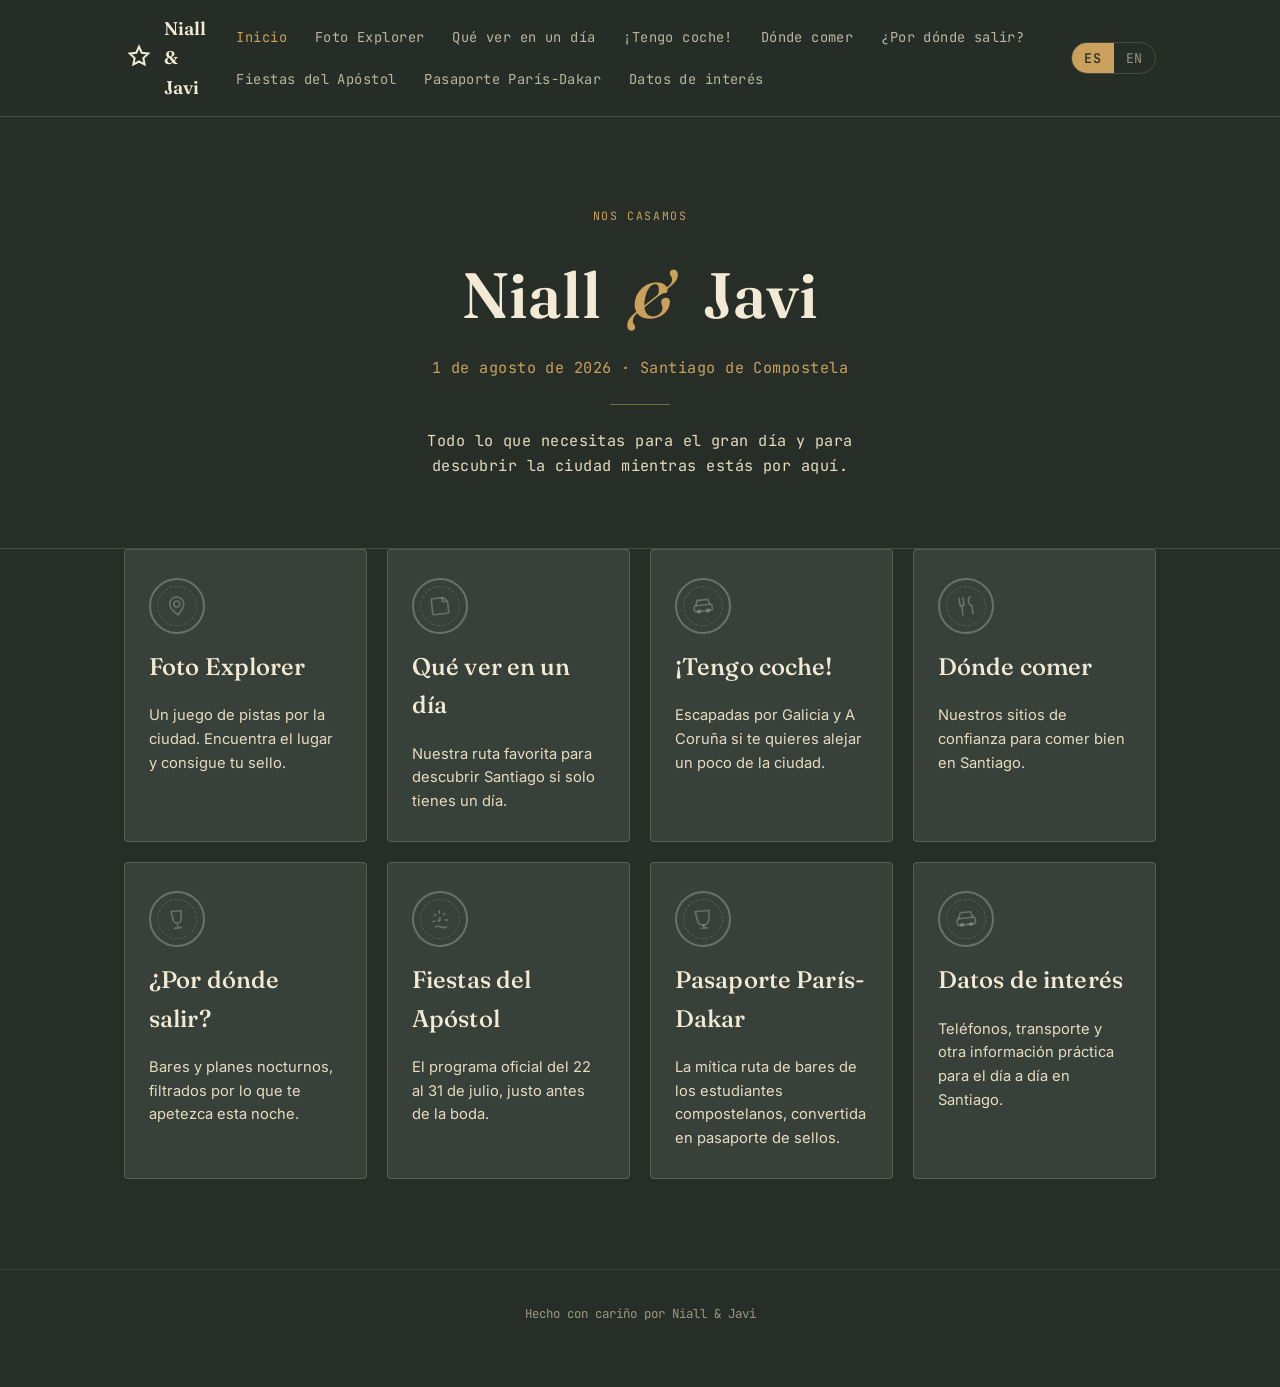
==== index.html @ 30bd8a8a "Add files via upload" ====
<!DOCTYPE html>
<html lang="es">
<head>
<meta charset="UTF-8">
<meta name="viewport" content="width=device-width, initial-scale=1.0">
<title>Niall & Javi — 1 agosto 2026, Santiago de Compostela</title>
<link rel="stylesheet" href="css/style.css">
</head>
<body>

<nav class="topnav">
  <div class="topnav-inner">
    <a href="index.html" class="brand">
      <span class="stamp-icon">
        <svg viewBox="0 0 24 24" stroke="currentColor" stroke-width="1.6" fill="none"><path d="M12 3l2.2 4.8 5.2.6-3.9 3.6 1 5.2L12 14.8 7.5 17.2l1-5.2L4.6 8.4l5.2-.6L12 3z"/></svg>
      </span>
      Niall & Javi
    </a>
    <button class="nav-toggle" id="nav-toggle" aria-label="Menu" aria-expanded="false">
      <svg class="icon-menu" viewBox="0 0 24 24" stroke="currentColor" stroke-width="1.8" fill="none" stroke-linecap="round"><line x1="3" y1="6" x2="21" y2="6"/><line x1="3" y1="12" x2="21" y2="12"/><line x1="3" y1="18" x2="21" y2="18"/></svg>
      <svg class="icon-close" viewBox="0 0 24 24" stroke="currentColor" stroke-width="1.8" fill="none" stroke-linecap="round"><line x1="6" y1="6" x2="18" y2="18"/><line x1="6" y1="18" x2="18" y2="6"/></svg>
    </button>
    <div class="nav-links" id="nav-links">
      <a href="index.html" class="active" data-i18n="nav_home">Inicio</a>
      <a href="foto-explorer.html" data-i18n="nav_photo">Foto Explorer</a>
      <a href="que-ver.html" data-i18n="nav_ver">Qué ver en un día</a>
      <a href="tengo-coche.html" data-i18n="nav_coche">¡Tengo coche!</a>
      <a href="comer.html" data-i18n="nav_comer">Dónde comer</a>
      <a href="salir.html" data-i18n="nav_salir">¿Por dónde salir?</a>
      <a href="fiestas.html" data-i18n="nav_fiestas">Fiestas del Apóstol</a>
      <a href="paris-dakar.html" data-i18n="nav_parisdakar">Pasaporte París-Dakar</a>
      <a href="datos-interes.html" data-i18n="nav_datos">Datos de interés</a>
    </div>
    <div class="lang-toggle">
      <button data-lang-btn="es">ES</button>
      <button data-lang-btn="en">EN</button>
    </div>
  </div>
</nav>

<header class="hero">
  <div class="container">
    <span class="eyebrow" data-i18n="hero_eyebrow">Nos casamos</span>
    <h1>Niall <span class="names-sep">&amp;</span> Javi</h1>
    <p class="hero-sub" style="font-family:var(--font-mono);color:var(--gold);margin-bottom:6px;" data-i18n="hero_date">1 de agosto de 2026 · Santiago de Compostela</p>
    <div class="divider"></div>
    <p class="hero-sub" data-i18n="hero_sub">Todo lo que necesitas para el gran día y para descubrir la ciudad mientras estás por aquí.</p>
  </div>
</header>

<section class="section-nav-grid">
  <a href="foto-explorer.html" class="section-nav-card">
    <span class="stamp stamp-locked">
      <svg viewBox="0 0 24 24" stroke-width="1.6"><circle cx="12" cy="10" r="3"/><path d="M12 21s7-6.5 7-11a7 7 0 10-14 0c0 4.5 7 11 7 11z"/></svg>
    </span>
    <h3 data-i18n="home_photo_title">Foto Explorer</h3>
    <p data-i18n="home_photo_desc">Un juego de pistas por la ciudad. Encuentra el lugar y consigue tu sello.</p>
  </a>

  <a href="que-ver.html" class="section-nav-card">
    <span class="stamp stamp-locked">
      <svg viewBox="0 0 24 24" stroke-width="1.6"><path d="M4 19V5a1 1 0 011-1h11l4 4v11a1 1 0 01-1 1H5a1 1 0 01-1-1z"/><path d="M15 4v4h4"/></svg>
    </span>
    <h3 data-i18n="home_ver_title">Qué ver en un día</h3>
    <p data-i18n="home_ver_desc">Nuestra ruta favorita para descubrir Santiago si solo tienes un día.</p>
  </a>

  <a href="tengo-coche.html" class="section-nav-card">
    <span class="stamp stamp-locked">
      <svg viewBox="0 0 24 24" stroke-width="1.6"><path d="M5 11l1.5-5h11L19 11"/><rect x="3" y="11" width="18" height="6" rx="1.5"/><circle cx="7.5" cy="17" r="1.4"/><circle cx="16.5" cy="17" r="1.4"/></svg>
    </span>
    <h3 data-i18n="home_coche_title">¡Tengo coche!</h3>
    <p data-i18n="home_coche_desc">Escapadas por Galicia y A Coruña si te quieres alejar un poco de la ciudad.</p>
  </a>

  <a href="comer.html" class="section-nav-card">
    <span class="stamp stamp-locked">
      <svg viewBox="0 0 24 24" stroke-width="1.6"><path d="M6 3v7a2 2 0 004 0V3M8 10v11"/><path d="M18 3c-1.6 0-3 1.6-3 4.5S16.4 12 18 12v9"/></svg>
    </span>
    <h3 data-i18n="home_comer_title">Dónde comer</h3>
    <p data-i18n="home_comer_desc">Nuestros sitios de confianza para comer bien en Santiago.</p>
  </a>

  <a href="salir.html" class="section-nav-card">
    <span class="stamp stamp-locked">
      <svg viewBox="0 0 24 24" stroke-width="1.6"><path d="M8 21h8M12 17v4M7 4h10l-1 8a4 4 0 01-8 0L7 4z"/></svg>
    </span>
    <h3 data-i18n="home_salir_title">¿Por dónde salir?</h3>
    <p data-i18n="home_salir_desc">Bares y planes nocturnos, filtrados por lo que te apetezca esta noche.</p>
  </a>

  <a href="fiestas.html" class="section-nav-card">
    <span class="stamp stamp-locked">
      <svg viewBox="0 0 24 24" stroke-width="1.6"><path d="M12 3v4M6.5 6.5l2 2M17.5 6.5l-2 2M4 14l3.2-.6M20 14l-3.2-.6"/><path d="M12 10v4M9.5 12.3l1.5 1.7 1.5-1.7"/><path d="M6 20c1.7-1.3 3.7-1.3 6 0s4.3 1.3 6 0"/></svg>
    </span>
    <h3 data-i18n="home_fiestas_title">Fiestas del Apóstol</h3>
    <p data-i18n="home_fiestas_desc">El programa oficial del 22 al 31 de julio, justo antes de la boda.</p>
  </a>

  <a href="paris-dakar.html" class="section-nav-card">
    <span class="stamp stamp-locked">
      <svg viewBox="0 0 24 24" stroke-width="1.6"><path d="M5 4h14l-1.3 8.5a5.7 5.7 0 01-11.4 0L5 4z"/><path d="M12 17v4M8.5 21h7"/></svg>
    </span>
    <h3 data-i18n="home_parisdakar_title">Pasaporte París-Dakar</h3>
    <p data-i18n="home_parisdakar_desc">La mítica ruta de bares de los estudiantes compostelanos, convertida en pasaporte de sellos.</p>
  </a>

  <a href="datos-interes.html" class="section-nav-card">
    <span class="stamp stamp-locked">
      <svg viewBox="0 0 24 24" stroke-width="1.6"><path d="M5 11l1.2-4.2A2 2 0 018.1 5.3h7.8a2 2 0 011.9 1.5L19 11"/><rect x="3" y="11" width="18" height="6.5" rx="1.5"/><circle cx="7.5" cy="17.5" r="1.3"/><circle cx="16.5" cy="17.5" r="1.3"/></svg>
    </span>
    <h3 data-i18n="home_datos_title">Datos de interés</h3>
    <p data-i18n="home_datos_desc">Teléfonos, transporte y otra información práctica para el día a día en Santiago.</p>
  </a>
</section>

<footer class="site-footer">
  <p data-i18n="footer_text">Hecho con cariño por Niall & Javi</p>
</footer>

<script src="js/i18n.js"></script>
</body>
</html>
---- css/style.css ----
/* ==========================================================================
   Niall & Javi — Santiago de Compostela, 1 agosto 2026
   Design system: "Credencial del Peregrino" (pilgrim's passport)
   ========================================================================== */

@import url('https://fonts.googleapis.com/css2?family=Fraunces:ital,opsz,wght@0,9..144,400;0,9..144,500;0,9..144,600;1,9..144,500&family=Inter:wght@400;500;600&family=JetBrains+Mono:wght@400;500&display=swap');

:root {
  /* Color tokens */
  --stone-dark: #262e27;      /* granite/moss — primary background */
  --stone-mid: #37413a;       /* lifted panels on dark */
  --parchment: #f2ead4;       /* passport page cream */
  --parchment-dim: #e7dcc0;
  --gold: #c9a15c;            /* scallop gold — primary accent */
  --gold-bright: #dab876;
  --moss: #6f7f5e;            /* secondary accent */
  --rust: #a34a31;            /* wax-seal red — CTA / highlight only */
  --ink: #262e27;             /* dark text on light */
  --cream-text: #f2ead4;      /* light text on dark */
  --line: rgba(242, 234, 212, 0.16);
  --line-dark: rgba(38, 46, 39, 0.14);

  --font-display: 'Fraunces', serif;
  --font-body: 'Inter', sans-serif;
  --font-mono: 'JetBrains Mono', monospace;

  --radius: 4px;
  --max-width: 1080px;
}

* { box-sizing: border-box; -webkit-tap-highlight-color: transparent; }

button, a, .photo-tile, .filter-pill { touch-action: manipulation; }

html { scroll-behavior: smooth; }

@media (prefers-reduced-motion: reduce) {
  html { scroll-behavior: auto; }
  * { animation-duration: 0.01ms !important; transition-duration: 0.01ms !important; }
}

body {
  margin: 0;
  background: var(--stone-dark);
  color: var(--cream-text);
  font-family: var(--font-body);
  font-size: 16px;
  line-height: 1.6;
  -webkit-font-smoothing: antialiased;
}

/* Faint scallop-fan watermark, used sparingly */
.shell-mark {
  position: absolute;
  pointer-events: none;
  opacity: 0.06;
  z-index: 0;
}

a { color: inherit; }

img { max-width: 100%; display: block; }

h1, h2, h3, h4 {
  font-family: var(--font-display);
  font-weight: 500;
  margin: 0 0 0.4em;
  letter-spacing: 0.005em;
}

h1 { font-size: clamp(2.4rem, 5vw, 4.2rem); font-weight: 600; }
h2 { font-size: clamp(1.7rem, 3vw, 2.4rem); }
h3 { font-size: clamp(1.2rem, 2vw, 1.5rem); }

p { margin: 0 0 1em; }

.eyebrow {
  font-family: var(--font-mono);
  text-transform: uppercase;
  letter-spacing: 0.14em;
  font-size: 0.72rem;
  color: var(--gold);
}

.container {
  max-width: var(--max-width);
  margin: 0 auto;
  padding: 0 24px;
  position: relative;
  z-index: 1;
}

/* ---------- Top nav ---------- */
.topnav {
  position: sticky;
  top: 0;
  z-index: 50;
  background: rgba(38, 46, 39, 0.92);
  backdrop-filter: blur(6px);
  border-bottom: 1px solid var(--line);
}

.topnav-inner {
  max-width: var(--max-width);
  margin: 0 auto;
  padding: 14px 24px;
  display: flex;
  align-items: center;
  justify-content: space-between;
  gap: 16px;
}

.brand {
  font-family: var(--font-display);
  font-size: 1.15rem;
  font-weight: 600;
  text-decoration: none;
  color: var(--parchment);
  display: flex;
  align-items: center;
  gap: 10px;
}

.brand .stamp-icon { width: 30px; height: 30px; flex-shrink: 0; }

.nav-links {
  display: flex;
  gap: 4px;
  align-items: center;
  flex-wrap: wrap;
}

.nav-links a {
  text-decoration: none;
  font-size: 0.86rem;
  font-family: var(--font-mono);
  letter-spacing: 0.03em;
  color: var(--cream-text);
  opacity: 0.72;
  padding: 8px 12px;
  border-radius: var(--radius);
  transition: opacity 0.2s, background 0.2s;
  white-space: nowrap;
}

.nav-links a:hover { opacity: 1; background: rgba(242,234,212,0.06); }
.nav-links a.active { opacity: 1; color: var(--gold); }

.lang-toggle {
  display: flex;
  border: 1px solid var(--line);
  border-radius: 20px;
  overflow: hidden;
  font-family: var(--font-mono);
  font-size: 0.75rem;
  flex-shrink: 0;
}

/* Hamburger button — hidden on desktop, shown only on mobile */
.nav-toggle {
  display: none;
  background: transparent;
  border: none;
  color: var(--parchment);
  cursor: pointer;
  padding: 8px;
  order: 3;
}

.nav-toggle svg { width: 24px; height: 24px; display: block; }
.nav-toggle .icon-close { display: none; }
.nav-toggle.open .icon-menu { display: none; }
.nav-toggle.open .icon-close { display: block; }

.lang-toggle button {
  background: transparent;
  border: none;
  color: var(--cream-text);
  padding: 6px 12px;
  cursor: pointer;
  opacity: 0.55;
  font-family: var(--font-mono);
  letter-spacing: 0.05em;
  transition: all 0.2s;
}

.lang-toggle button.active {
  background: var(--gold);
  color: var(--stone-dark);
  opacity: 1;
  font-weight: 500;
}

/* ---------- Hero ---------- */
.hero {
  position: relative;
  padding: 90px 24px 70px;
  text-align: center;
  overflow: hidden;
  border-bottom: 1px solid var(--line);
}

.hero .eyebrow { display: block; margin-bottom: 18px; }

.hero h1 { margin-bottom: 10px; }

.hero .names-sep {
  color: var(--gold);
  font-style: italic;
  font-family: var(--font-display);
  padding: 0 0.25em;
}

.hero-sub {
  font-family: var(--font-mono);
  font-size: 0.95rem;
  color: var(--parchment-dim);
  letter-spacing: 0.03em;
  max-width: 480px;
  margin: 0 auto;
}

/* ---------- Stamp badge (signature element) ---------- */
.stamp {
  --stamp-color: var(--gold);
  display: inline-flex;
  align-items: center;
  justify-content: center;
  width: 84px;
  height: 84px;
  border-radius: 50%;
  border: 2px solid var(--stamp-color);
  position: relative;
  transform: rotate(-6deg);
  flex-shrink: 0;
}

.stamp::before {
  content: '';
  position: absolute;
  inset: 6px;
  border: 1px dashed var(--stamp-color);
  border-radius: 50%;
  opacity: 0.6;
}

.stamp svg { width: 34px; height: 34px; stroke: var(--stamp-color); fill: none; }

.stamp.stamp-locked {
  --stamp-color: rgba(242, 234, 212, 0.28);
  filter: grayscale(1);
}

.stamp.stamp-earned {
  --stamp-color: var(--gold-bright);
  animation: stamp-in 0.4s ease-out;
}

@keyframes stamp-in {
  from { transform: rotate(-6deg) scale(0.6); opacity: 0; }
  to { transform: rotate(-6deg) scale(1); opacity: 1; }
}

/* ---------- Section wrapper ---------- */
.section {
  padding: 64px 24px;
}

.section-head {
  max-width: 640px;
  margin: 0 auto 40px;
  text-align: center;
}

.section-head p { color: var(--parchment-dim); }

/* ---------- Cards on parchment ---------- */
.card {
  background: var(--parchment);
  color: var(--ink);
  border-radius: var(--radius);
  padding: 26px;
  border: 1px solid var(--line-dark);
  position: relative;
}

.card h3 { color: var(--ink); }
.card p { color: #4b4536; }

.grid {
  display: grid;
  gap: 22px;
  grid-template-columns: repeat(auto-fit, minmax(260px, 1fr));
}

/* ---------- Buttons ---------- */
.btn {
  display: inline-flex;
  align-items: center;
  gap: 8px;
  font-family: var(--font-mono);
  font-size: 0.82rem;
  letter-spacing: 0.04em;
  text-decoration: none;
  padding: 11px 20px;
  border-radius: 30px;
  border: 1px solid var(--gold);
  color: var(--gold);
  background: transparent;
  cursor: pointer;
  transition: all 0.2s;
}

.btn:hover { background: var(--gold); color: var(--stone-dark); }

.btn-solid {
  background: var(--rust);
  border-color: var(--rust);
  color: var(--parchment);
}

.btn-solid:hover { background: #8c3d28; border-color: #8c3d28; color: var(--parchment); }

.btn:disabled { opacity: 0.4; cursor: not-allowed; }
.btn:disabled:hover { background: transparent; color: var(--gold); }

/* ---------- Homepage nav cards ---------- */
.section-nav-grid {
  display: grid;
  gap: 20px;
  grid-template-columns: repeat(auto-fit, minmax(240px, 1fr));
  max-width: var(--max-width);
  margin: 0 auto;
  padding: 0 24px 90px;
}

.section-nav-card {
  text-decoration: none;
  background: var(--stone-mid);
  border: 1px solid var(--line);
  border-radius: var(--radius);
  padding: 28px 24px;
  display: flex;
  flex-direction: column;
  gap: 14px;
  transition: transform 0.25s, border-color 0.25s;
}

.section-nav-card:hover { transform: translateY(-4px); border-color: var(--gold); }

.section-nav-card .stamp { width: 56px; height: 56px; }
.section-nav-card .stamp svg { width: 24px; height: 24px; }

.section-nav-card h3 { color: var(--parchment); margin-bottom: 4px; }
.section-nav-card p { color: var(--parchment-dim); font-size: 0.92rem; margin: 0; }

/* ---------- Footer ---------- */
.site-footer {
  border-top: 1px solid var(--line);
  padding: 34px 24px 50px;
  text-align: center;
  font-family: var(--font-mono);
  font-size: 0.78rem;
  color: var(--parchment-dim);
  opacity: 0.6;
}

/* ---------- Utility ---------- */
.tag {
  display: inline-block;
  font-family: var(--font-mono);
  font-size: 0.7rem;
  letter-spacing: 0.05em;
  text-transform: uppercase;
  padding: 3px 9px;
  border-radius: 12px;
  border: 1px solid currentColor;
  margin: 0 6px 6px 0;
}

.tag svg, .btn svg, .pill-icon svg {
  width: 14px;
  height: 14px;
  vertical-align: -2px;
  flex-shrink: 0;
}

.icon-tag {
  display: inline-flex;
  align-items: center;
  gap: 6px;
}

.filter-pill {
  display: inline-flex;
  align-items: center;
  gap: 7px;
}

.pill-icon {
  display: inline-flex;
  width: 14px;
  height: 14px;
}

/* ---------- Paris-Dakar route ---------- */
.pd-route {
  display: flex;
  flex-direction: column;
  gap: 4px;
  max-width: 480px;
  margin: 0 auto;
  position: relative;
}

.pd-route::before {
  content: '';
  position: absolute;
  left: 41px;
  top: 12px;
  bottom: 12px;
  width: 1px;
  background: var(--line);
  z-index: 0;
}

.pd-stop {
  display: flex;
  align-items: center;
  gap: 18px;
  background: transparent;
  border: none;
  color: inherit;
  font-family: var(--font-body);
  text-align: left;
  cursor: pointer;
  padding: 10px 4px;
  border-radius: var(--radius);
  position: relative;
  z-index: 1;
  transition: background 0.2s;
}

.pd-stop:hover { background: rgba(242,234,212,0.05); }

.pd-stop .stamp { width: 60px; height: 60px; flex-shrink: 0; }
.pd-stop .stamp svg { width: 24px; height: 24px; }

.pd-stop-info { display: flex; flex-direction: column; gap: 2px; }
.pd-stop-name { font-family: var(--font-display); font-size: 1.05rem; }

#pd-complete-banner {
  display: none;
  text-align: center;
  max-width: 480px;
  margin: 32px auto 0;
}

.divider {
  width: 60px;
  height: 1px;
  background: var(--gold);
  margin: 24px auto;
  opacity: 0.5;
}

/* i18n visibility handled via JS toggling [data-lang] on <html> and CSS attr selectors */
[data-i18n-lang="en"] { display: none; }
html[lang="en"] [data-i18n-lang="en"] { display: initial; }
html[lang="en"] [data-i18n-lang="es"] { display: none; }
html[lang="es"] [data-i18n-lang="es"] { display: initial; }
html[lang="es"] [data-i18n-lang="en"] { display: none; }

/* ---------- Photo Explorer grid ---------- */
.photo-tile {
  background: var(--stone-mid);
  border: 1px solid var(--line);
  border-radius: var(--radius);
  padding: 22px 16px;
  display: flex;
  flex-direction: column;
  align-items: center;
  gap: 10px;
  cursor: pointer;
  color: inherit;
  font-family: var(--font-body);
  transition: border-color 0.2s, transform 0.2s;
  text-align: center;
}

.photo-tile:hover { border-color: var(--gold); transform: translateY(-3px); }

.photo-tile-title { font-family: var(--font-display); font-size: 1rem; }
.photo-tile-hint { font-family: var(--font-mono); font-size: 0.7rem; color: var(--parchment-dim); opacity: 0.7; text-transform: uppercase; letter-spacing: 0.05em; }

.photo-tile-thumb-wrap {
  position: relative;
  width: 100%;
  display: block;
  margin-bottom: 8px;
}

.stamp-mini {
  width: 34px;
  height: 34px;
  position: absolute;
  top: -8px;
  right: -8px;
  background: var(--stone-mid);
}

.stamp-mini svg { width: 15px; height: 15px; }

.progress-bar-row {
  display: flex;
  align-items: center;
  justify-content: center;
  gap: 10px;
  font-family: var(--font-mono);
  font-size: 0.85rem;
  color: var(--gold);
  margin-bottom: 36px;
}

/* ---------- Modal ---------- */
.modal-overlay {
  position: fixed;
  inset: 0;
  background: rgba(20, 24, 20, 0.82);
  display: none;
  align-items: flex-start;
  justify-content: center;
  padding: 40px 20px;
  overflow-y: auto;
  z-index: 100;
}

.modal-overlay.open { display: flex; }

.modal-box {
  background: var(--stone-dark);
  border: 1px solid var(--line);
  border-radius: 6px;
  max-width: 520px;
  width: 100%;
  padding: 32px;
  position: relative;
  margin: auto;
}

.modal-close {
  position: absolute;
  top: 16px;
  right: 16px;
  background: transparent;
  border: none;
  color: var(--parchment-dim);
  font-size: 1.4rem;
  cursor: pointer;
  line-height: 1;
  padding: 6px;
}

.clue-block { margin-bottom: 14px; }
.clue-block summary { list-style: none; }
.clue-block summary::-webkit-details-marker { display: none; }
.clue-block[open] summary { margin-bottom: 4px; }

/* ---------- Filter pills (Salir) ---------- */
.filter-row {
  display: flex;
  flex-wrap: wrap;
  gap: 10px;
  justify-content: center;
  margin-bottom: 16px;
}

.filter-pill {
  font-family: var(--font-mono);
  font-size: 0.78rem;
  letter-spacing: 0.03em;
  padding: 8px 16px;
  border-radius: 20px;
  border: 1px solid var(--line);
  background: transparent;
  color: var(--parchment-dim);
  cursor: pointer;
  transition: all 0.2s;
}

.filter-pill:hover { border-color: var(--gold); color: var(--parchment); }

.filter-pill.active {
  background: var(--gold);
  border-color: var(--gold);
  color: var(--stone-dark);
}

.filter-group-label {
  text-align: center;
  font-family: var(--font-mono);
  font-size: 0.72rem;
  text-transform: uppercase;
  letter-spacing: 0.1em;
  color: var(--parchment-dim);
  opacity: 0.6;
  margin: 22px 0 10px;
}

@media (max-width: 640px) {
  .topnav-inner { flex-wrap: wrap; padding: 12px 16px; }

  .nav-toggle { display: block; }

  .nav-links {
    display: none;
    order: 4;
    width: 100%;
    flex-direction: column;
    align-items: stretch;
    background: var(--stone-dark);
    border-top: 1px solid var(--line);
    margin-top: 12px;
    padding-top: 6px;
    max-height: 65vh;
    overflow-y: auto;
    -webkit-overflow-scrolling: touch;
  }

  .nav-links.mobile-open { display: flex; }

  .nav-links a {
    padding: 15px 8px;
    border-bottom: 1px solid var(--line);
    font-size: 0.92rem;
    opacity: 0.85;
  }

  .nav-links a:last-child { border-bottom: none; }
  .nav-links a:hover { background: rgba(242,234,212,0.05); }
  .nav-links a.active { opacity: 1; }

  .hero { padding: 56px 18px 44px; }
  .section { padding: 48px 18px; }
  .container { padding: 0 18px; }

  /* Bigger touch targets (~44px min height) on phones */
  .lang-toggle button { padding: 10px 14px; }
  .btn { padding: 13px 20px; }
  .filter-pill { padding: 11px 16px; }
  .filter-row { gap: 8px; }

  .modal-overlay { padding: 0; align-items: stretch; }
  .modal-box {
    max-width: none;
    width: 100%;
    min-height: 100%;
    border-radius: 0;
    padding: 24px 18px 40px;
  }
  .modal-close { top: 14px; right: 14px; padding: 10px; font-size: 1.6rem; }

  .photo-tile { padding: 18px 12px; }
  .section-nav-grid { padding: 0 18px 70px; }
}

@media (max-width: 380px) {
  .photo-tile { padding: 14px 8px; }
  #photo-grid { grid-template-columns: repeat(2, 1fr) !important; }
}
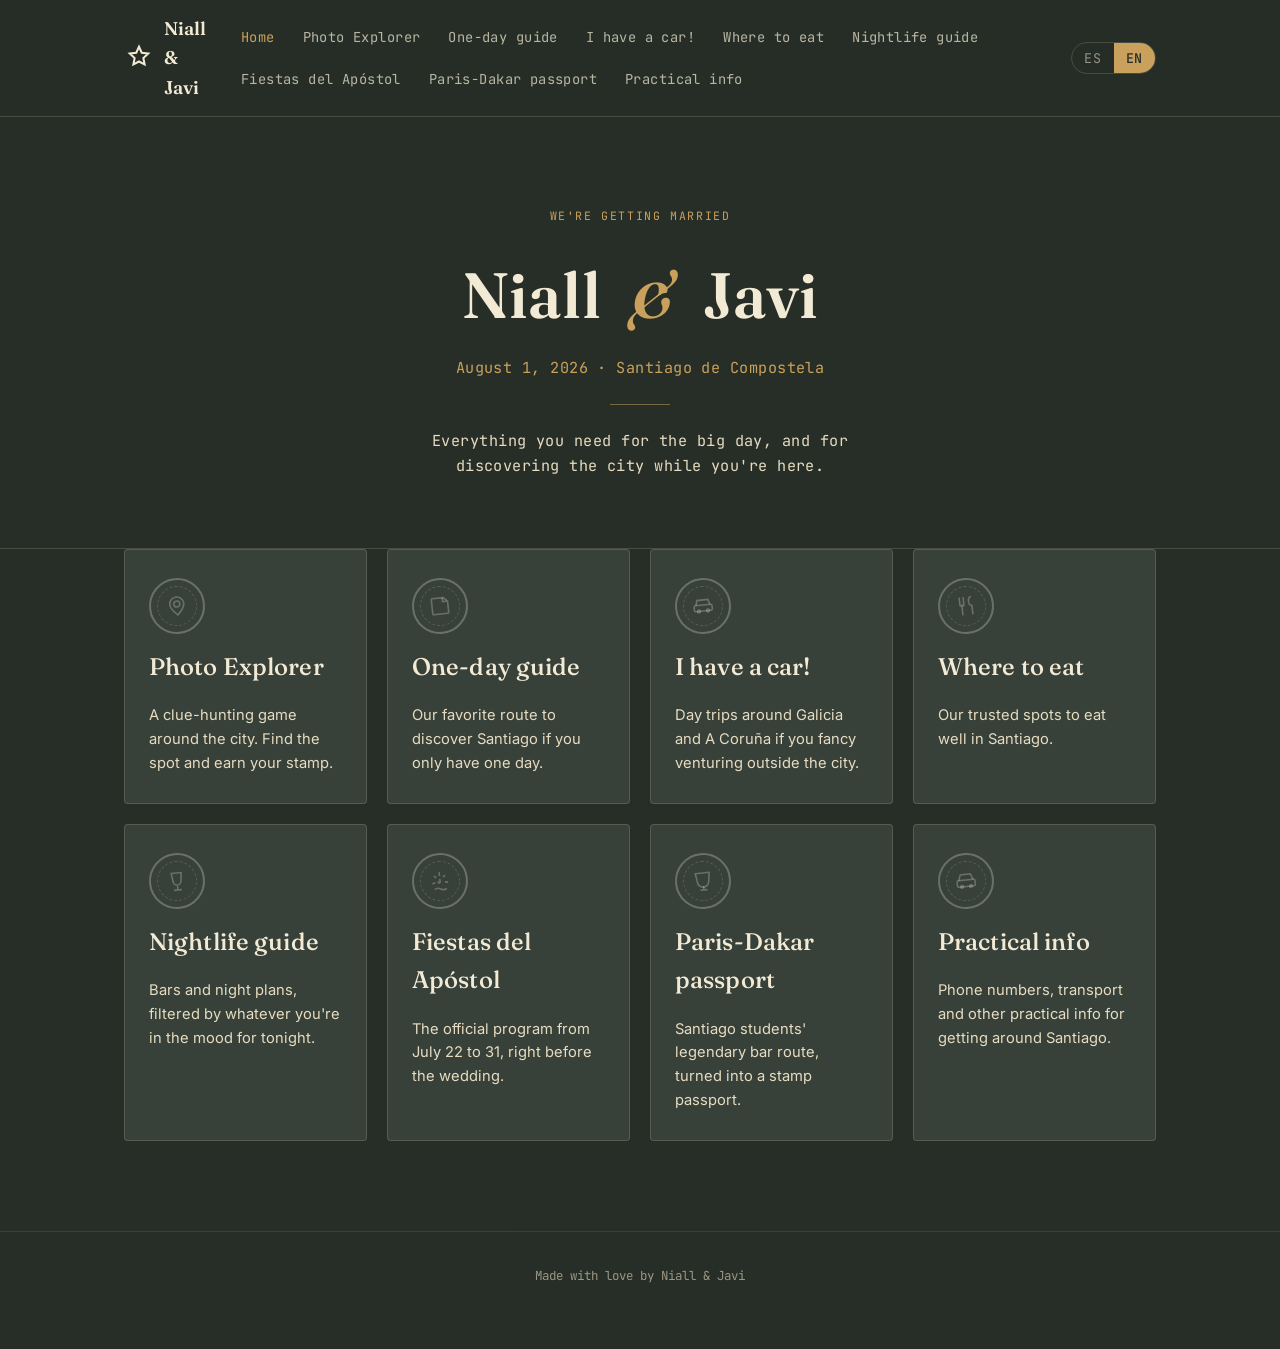
==== commit ba687e52: "Add files via upload" ====
--- a/index.html
+++ b/index.html
@@ -4,6 +4,18 @@
 <meta charset="UTF-8">
 <meta name="viewport" content="width=device-width, initial-scale=1.0">
 <title>Niall & Javi — 1 agosto 2026, Santiago de Compostela</title>
+<link rel="icon" type="image/x-icon" href="images/favicon/favicon.ico">
+<link rel="icon" type="image/png" sizes="32x32" href="images/favicon/favicon-32.png">
+<link rel="icon" type="image/png" sizes="192x192" href="images/favicon/favicon-192.png">
+<link rel="apple-touch-icon" sizes="180x180" href="images/favicon/apple-touch-icon.png">
+
+<meta property="og:type" content="website">
+<meta property="og:title" content="Niall & Javi — 1 de agosto de 2026, Santiago de Compostela">
+<meta property="og:description" content="Todo lo que necesitáis para la boda: guías, un juego de pistas por la ciudad, dónde salir y mucho más.">
+<meta property="og:image" content="https://nialljavi.com/images/social-preview.png">
+<meta property="og:url" content="https://nialljavi.com/">
+<meta name="twitter:card" content="summary_large_image">
+<meta name="twitter:image" content="https://nialljavi.com/images/social-preview.png">
 <link rel="stylesheet" href="css/style.css">
 </head>
 <body>
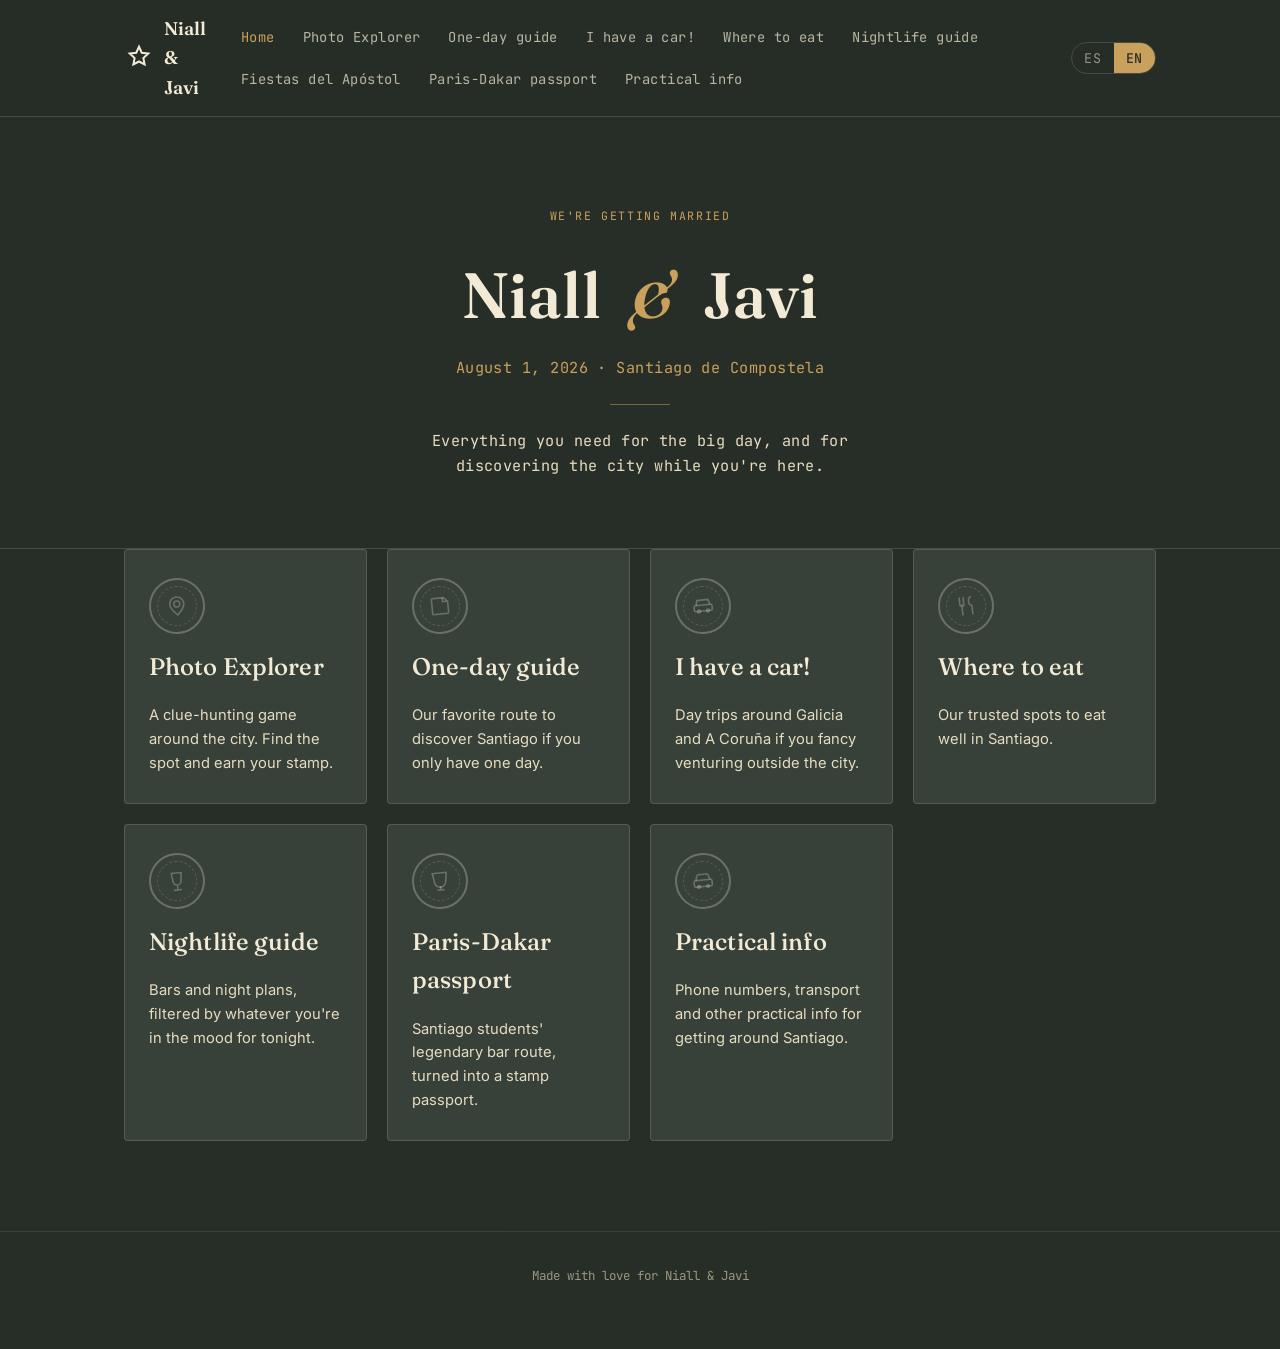
==== commit 51597505: "Add files via upload" ====
--- a/index.html
+++ b/index.html
@@ -101,7 +101,7 @@
     <p data-i18n="home_salir_desc">Bares y planes nocturnos, filtrados por lo que te apetezca esta noche.</p>
   </a>
 
-  <a href="fiestas.html" class="section-nav-card">
+  <a href="fiestas.html" class="section-nav-card" id="fiestas-nav-card">
     <span class="stamp stamp-locked">
       <svg viewBox="0 0 24 24" stroke-width="1.6"><path d="M12 3v4M6.5 6.5l2 2M17.5 6.5l-2 2M4 14l3.2-.6M20 14l-3.2-.6"/><path d="M12 10v4M9.5 12.3l1.5 1.7 1.5-1.7"/><path d="M6 20c1.7-1.3 3.7-1.3 6 0s4.3 1.3 6 0"/></svg>
     </span>
@@ -131,5 +131,16 @@
 </footer>
 
 <script src="js/i18n.js"></script>
+<script src="js/data.js"></script>
+<script>
+  document.addEventListener("DOMContentLoaded", () => {
+    const card = document.getElementById("fiestas-nav-card");
+    if (!card || typeof FIESTAS_ITEMS === "undefined") return;
+    const now = new Date();
+    const todayIso = `${now.getFullYear()}-${String(now.getMonth() + 1).padStart(2, "0")}-${String(now.getDate()).padStart(2, "0")}`;
+    const anyUpcoming = FIESTAS_ITEMS.some((item) => !item.isoDate || item.isoDate >= todayIso);
+    if (!anyUpcoming) card.style.display = "none";
+  });
+</script>
 </body>
 </html>
--- a/css/style.css
+++ b/css/style.css
@@ -288,9 +288,20 @@
 .card p { color: #4b4536; }
 
 .grid {
-  display: grid;
+  display: flex;
+  flex-wrap: wrap;
+  justify-content: center;
   gap: 22px;
-  grid-template-columns: repeat(auto-fit, minmax(260px, 1fr));
+}
+
+.grid > .card {
+  flex: 1 1 280px;
+  max-width: 340px;
+}
+
+.grid > .photo-tile {
+  flex: 1 1 140px;
+  max-width: 170px;
 }
 
 /* ---------- Buttons ---------- */
@@ -455,6 +466,21 @@
   max-width: 480px;
   margin: 32px auto 0;
 }
+
+.rings-rating {
+  display: flex;
+  gap: 4px;
+  margin: 6px 0 12px;
+}
+
+.ring-icon {
+  display: inline-flex;
+  color: rgba(38, 46, 39, 0.18);
+}
+
+.ring-icon svg { width: 15px; height: 15px; }
+
+.ring-icon.filled { color: var(--gold); }
 
 .divider {
   width: 60px;
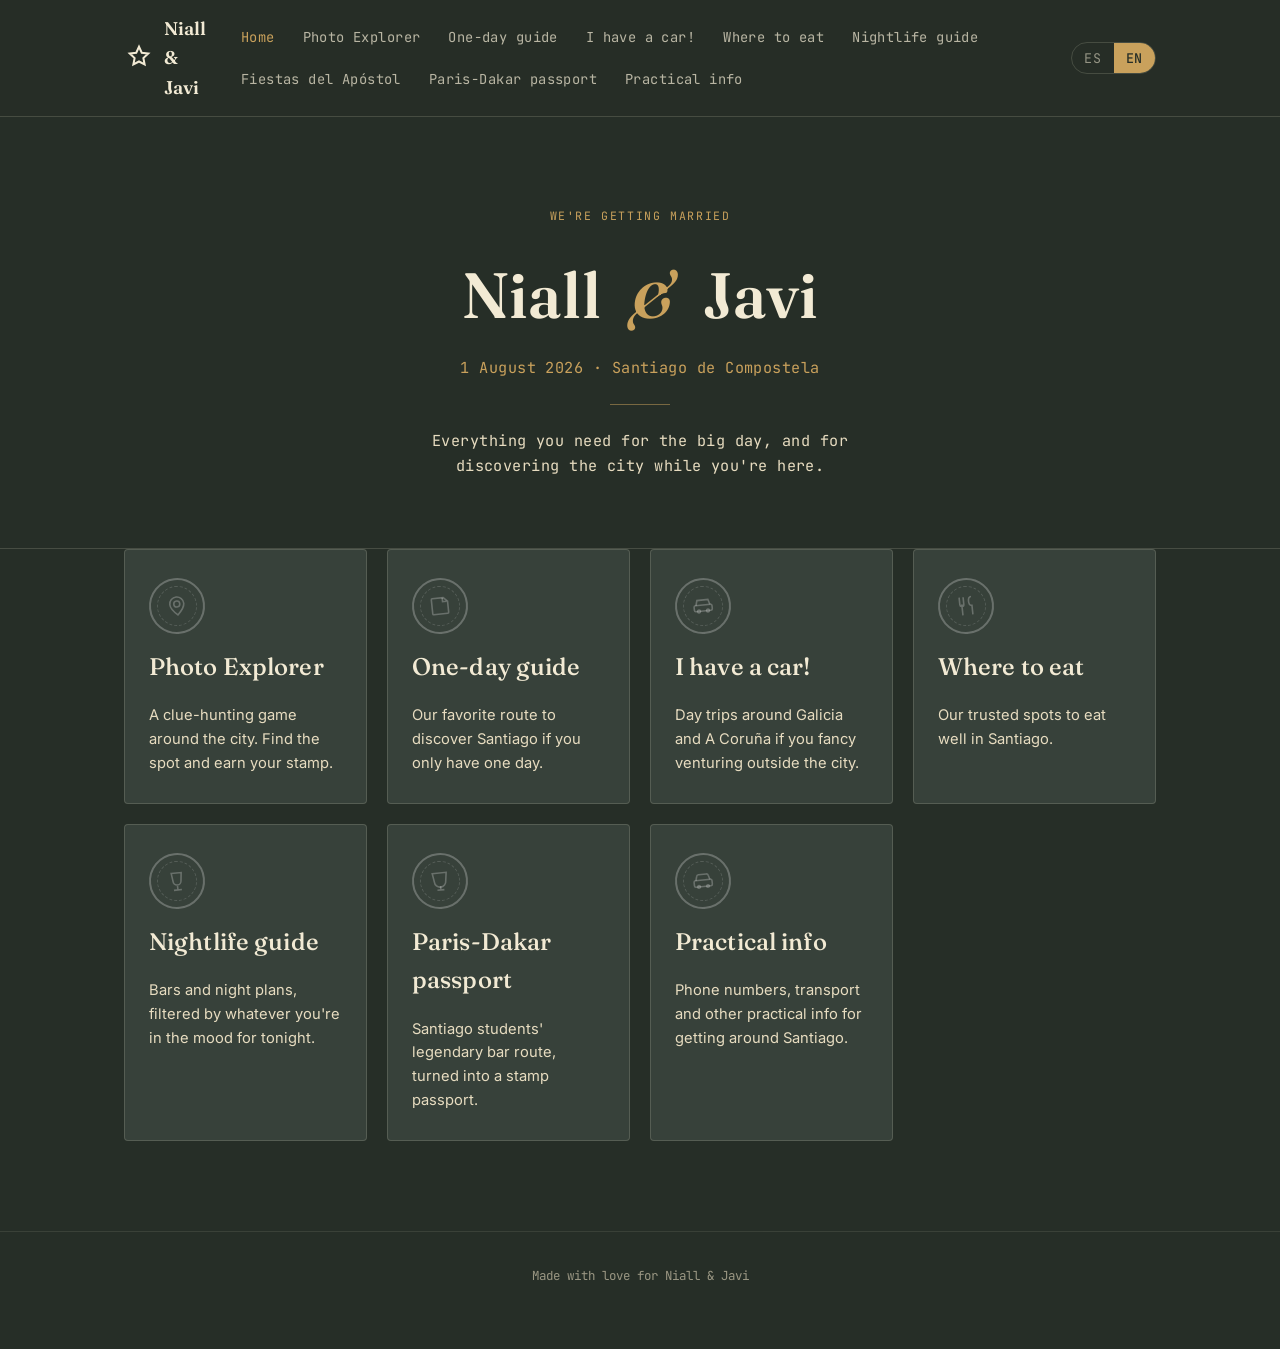
==== commit 9a00c667: "Add files via upload" ====
--- a/index.html
+++ b/index.html
@@ -16,6 +16,8 @@
 <meta property="og:url" content="https://nialljavi.com/">
 <meta name="twitter:card" content="summary_large_image">
 <meta name="twitter:image" content="https://nialljavi.com/images/social-preview.png">
+<!-- Analítica anónima y agregada (sin cookies, sin identificar a nadie). Panel: cloud.umami.is -->
+<script defer src="https://cloud.umami.is/script.js" data-website-id="30a90343-6aa2-4dab-8675-eb4fe15328b7"></script>
 <link rel="stylesheet" href="css/style.css">
 </head>
 <body>
--- a/css/style.css
+++ b/css/style.css
@@ -537,6 +537,79 @@
 
 .stamp-mini svg { width: 15px; height: 15px; }
 
+/* ---------- Guía de proximidad ---------- */
+#fe-proximity-widget {
+  position: fixed;
+  left: 50%;
+  bottom: 20px;
+  transform: translateX(-50%);
+  z-index: 90;
+  background: rgba(38, 46, 39, 0.94);
+  border: 1px solid var(--gold);
+  border-radius: 30px;
+  padding: 10px 20px 10px 14px;
+  align-items: center;
+  gap: 12px;
+  box-shadow: 0 6px 24px rgba(0,0,0,0.35);
+  max-width: calc(100vw - 32px);
+}
+
+.fe-proximity-arrow {
+  display: inline-flex;
+  color: var(--gold);
+  flex-shrink: 0;
+  transition: transform 0.3s ease-out;
+}
+
+.fe-proximity-arrow svg { width: 26px; height: 26px; }
+
+.fe-proximity-info {
+  display: flex;
+  flex-direction: column;
+  line-height: 1.25;
+  font-family: var(--font-mono);
+  font-size: 0.78rem;
+  color: var(--parchment-dim);
+  white-space: nowrap;
+  overflow: hidden;
+  text-overflow: ellipsis;
+}
+
+.fe-proximity-info strong {
+  font-family: var(--font-body);
+  color: var(--parchment);
+  font-size: 0.92rem;
+  max-width: 55vw;
+  overflow: hidden;
+  text-overflow: ellipsis;
+  white-space: nowrap;
+}
+
+#fe-arrival-banner {
+  position: fixed;
+  top: 90px;
+  left: 50%;
+  transform: translateX(-50%) translateY(-20px);
+  z-index: 100;
+  background: var(--gold);
+  color: var(--stone-dark);
+  font-family: var(--font-mono);
+  font-size: 0.85rem;
+  font-weight: 500;
+  padding: 12px 22px;
+  border-radius: 30px;
+  opacity: 0;
+  pointer-events: none;
+  transition: opacity 0.3s ease, transform 0.3s ease;
+  max-width: calc(100vw - 32px);
+  text-align: center;
+}
+
+#fe-arrival-banner.show {
+  opacity: 1;
+  transform: translateX(-50%) translateY(0);
+}
+
 .progress-bar-row {
   display: flex;
   align-items: center;
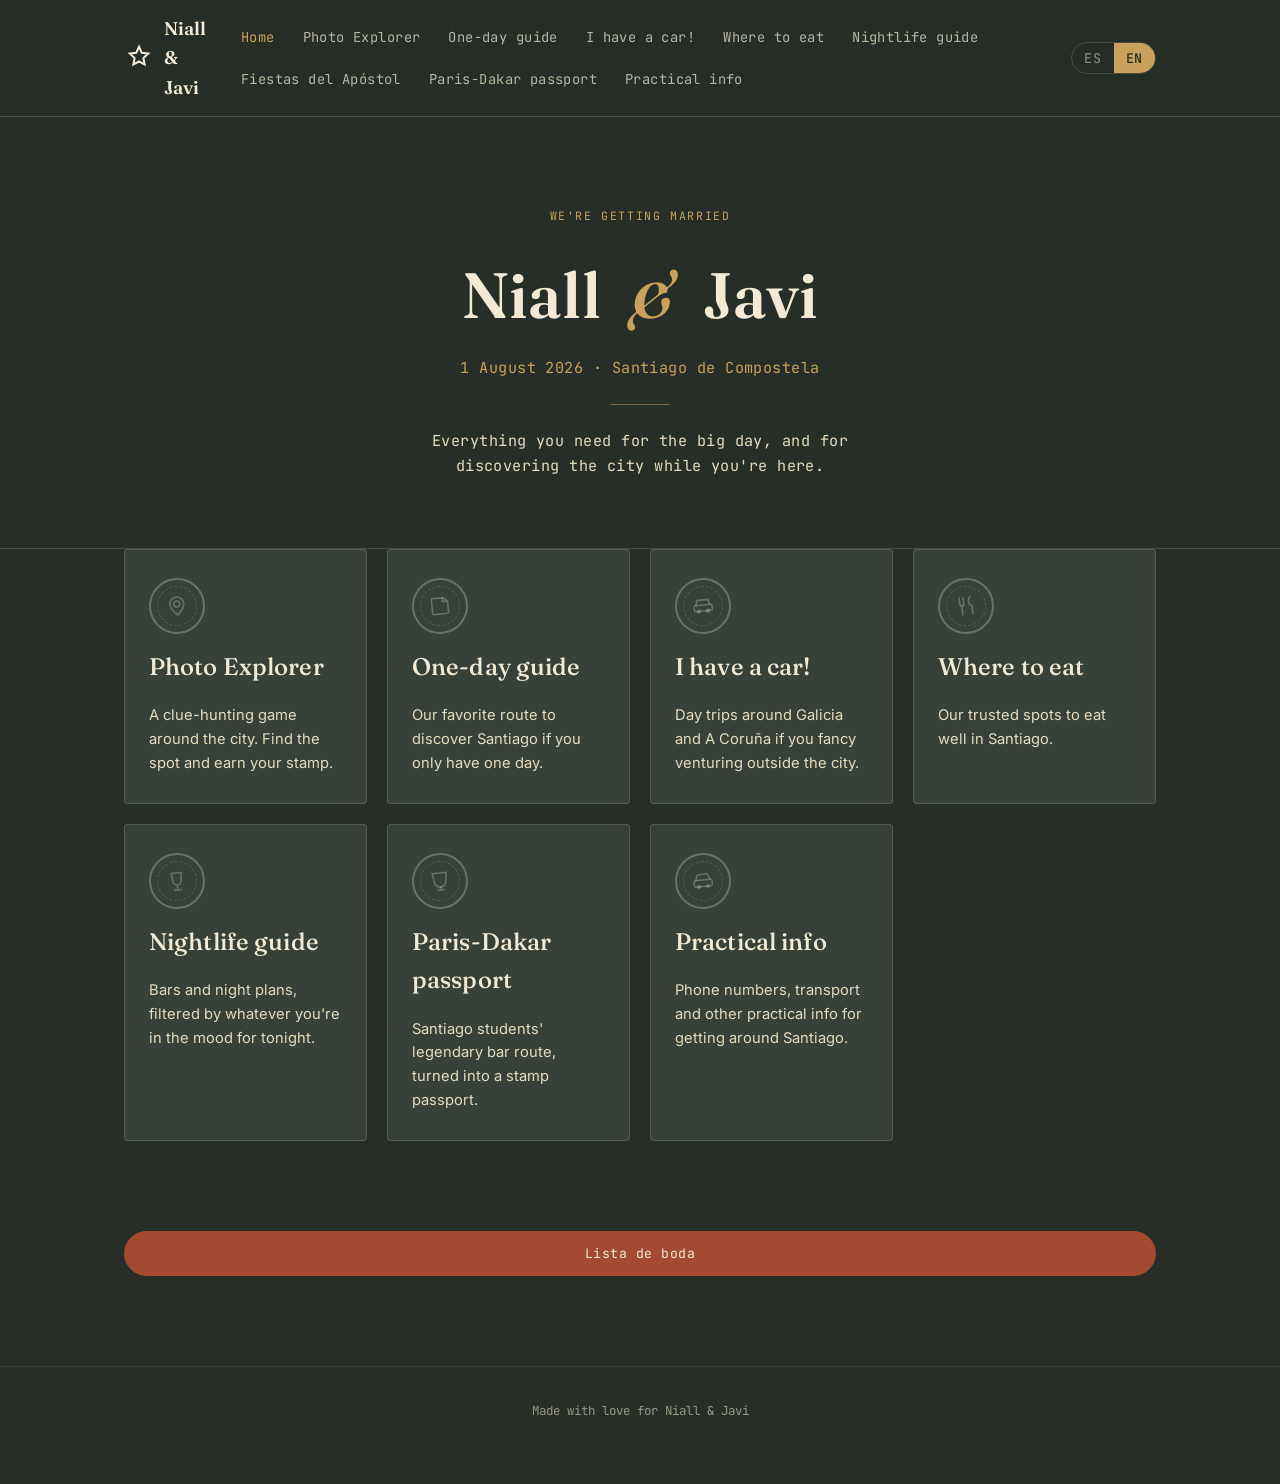
==== commit 42b3ceae: "Update index.html" ====
--- a/index.html
+++ b/index.html
@@ -128,6 +128,10 @@
   </a>
 </section>
 
+<div class="container" style="padding-bottom:90px;">
+  <a class="btn btn-solid" href="https://withjoy.com/niall-and-javier/registry" target="_blank" rel="noopener" style="display:block;width:100%;text-align:center;box-sizing:border-box;" data-i18n="hero_registry_btn">Lista de boda</a>
+</div>
+
 <footer class="site-footer">
   <p data-i18n="footer_text">Hecho con cariño por Niall & Javi</p>
 </footer>
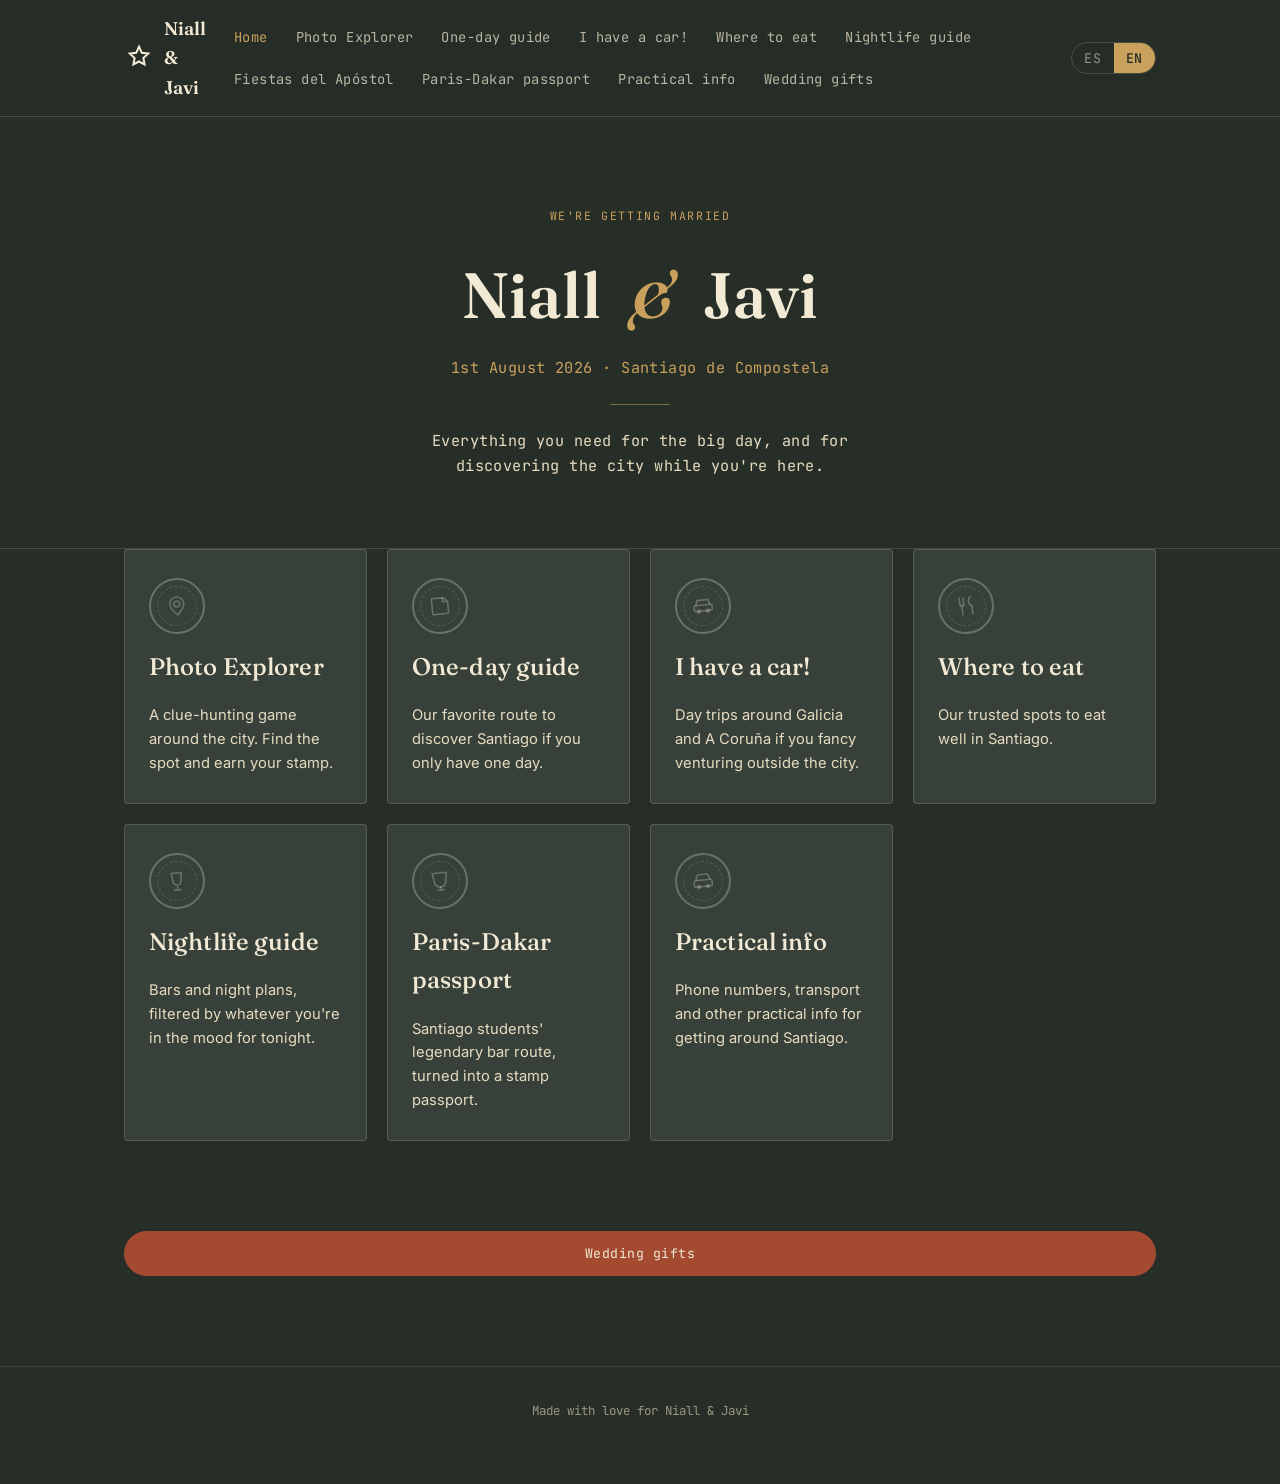
==== commit b673eae4: "Add files via upload" ====
--- a/index.html
+++ b/index.html
@@ -44,6 +44,7 @@
       <a href="fiestas.html" data-i18n="nav_fiestas">Fiestas del Apóstol</a>
       <a href="paris-dakar.html" data-i18n="nav_parisdakar">Pasaporte París-Dakar</a>
       <a href="datos-interes.html" data-i18n="nav_datos">Datos de interés</a>
+      <a href="https://withjoy.com/niall-and-javier/registry" target="_blank" rel="noopener" data-i18n="nav_registry">Lista de boda</a>
     </div>
     <div class="lang-toggle">
       <button data-lang-btn="es">ES</button>
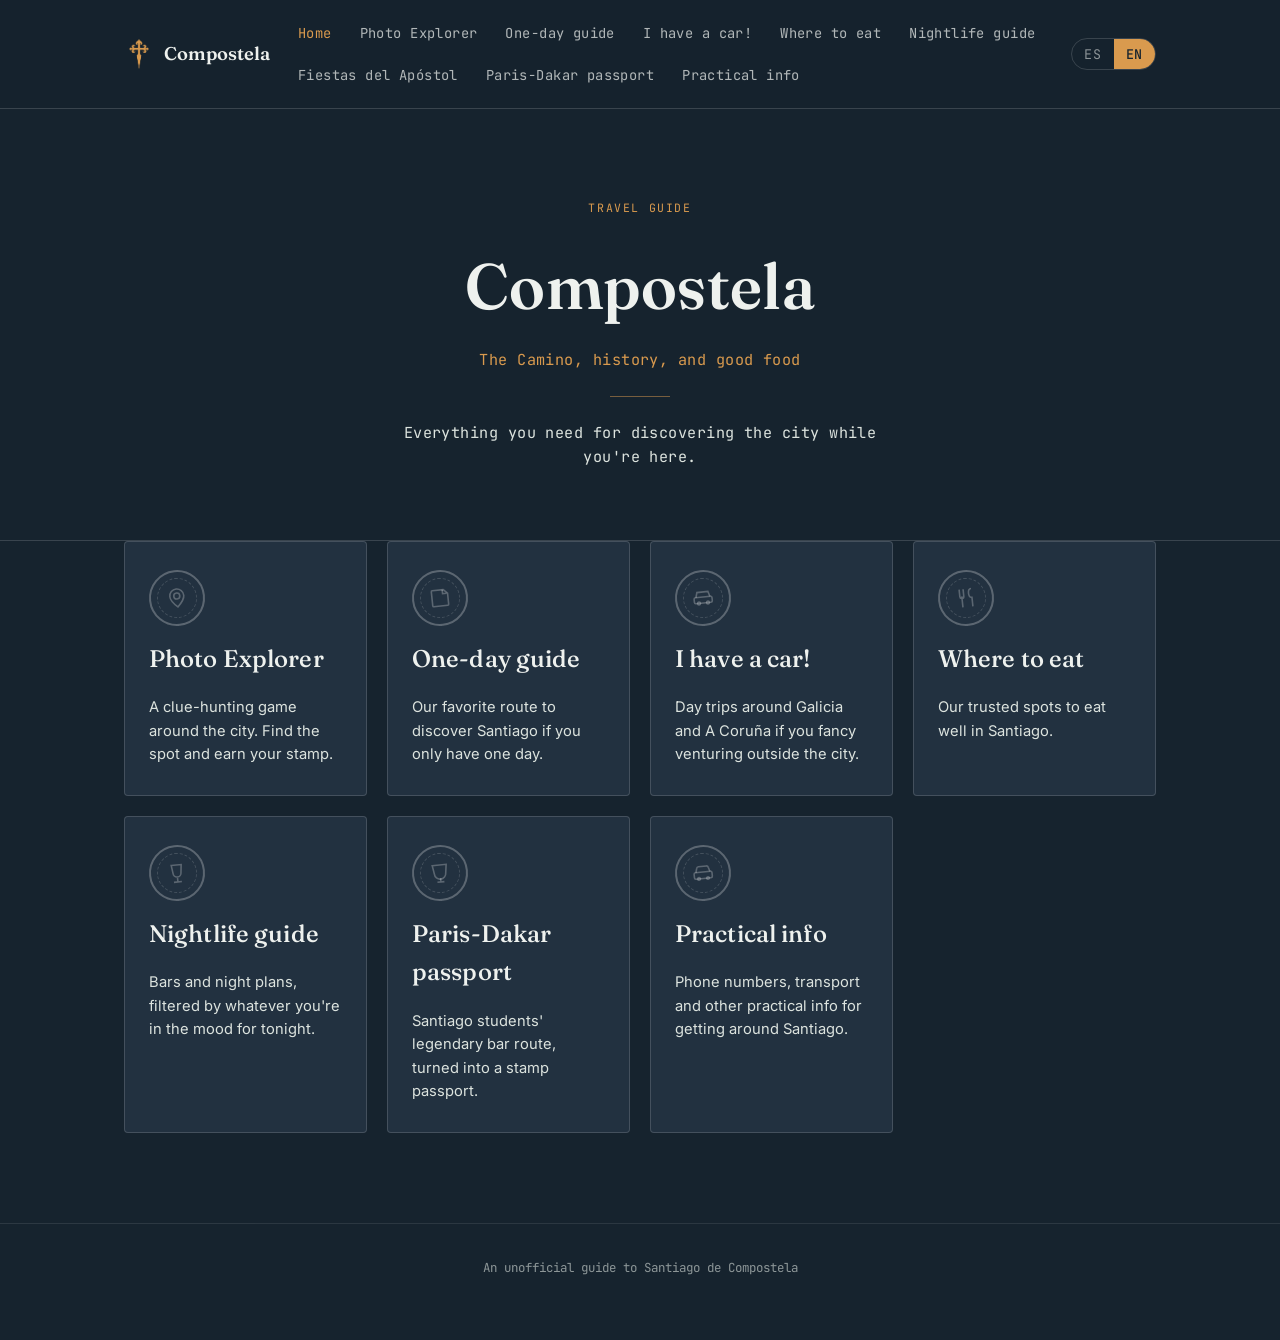
==== commit 4bf3fcdc: "Add files via upload" ====
--- a/index.html
+++ b/index.html
@@ -3,21 +3,21 @@
 <head>
 <meta charset="UTF-8">
 <meta name="viewport" content="width=device-width, initial-scale=1.0">
-<title>Niall & Javi — 1 agosto 2026, Santiago de Compostela</title>
+<title>Compostela — Guía no oficial de Santiago de Compostela</title>
 <link rel="icon" type="image/x-icon" href="images/favicon/favicon.ico">
 <link rel="icon" type="image/png" sizes="32x32" href="images/favicon/favicon-32.png">
 <link rel="icon" type="image/png" sizes="192x192" href="images/favicon/favicon-192.png">
 <link rel="apple-touch-icon" sizes="180x180" href="images/favicon/apple-touch-icon.png">
 
 <meta property="og:type" content="website">
-<meta property="og:title" content="Niall & Javi — 1 de agosto de 2026, Santiago de Compostela">
-<meta property="og:description" content="Todo lo que necesitáis para la boda: guías, un juego de pistas por la ciudad, dónde salir y mucho más.">
-<meta property="og:image" content="https://nialljavi.com/images/social-preview.png">
-<meta property="og:url" content="https://nialljavi.com/">
+<meta property="og:title" content="Compostela — Guía no oficial de Santiago de Compostela">
+<meta property="og:description" content="Guías, un juego de pistas por la ciudad, dónde comer y salir, y mucho más para descubrir Santiago de Compostela.">
+<meta property="og:image" content="images/social-preview.png">
+
 <meta name="twitter:card" content="summary_large_image">
-<meta name="twitter:image" content="https://nialljavi.com/images/social-preview.png">
+<meta name="twitter:image" content="images/social-preview.png">
 <!-- Analítica anónima y agregada (sin cookies, sin identificar a nadie). Panel: cloud.umami.is -->
-<script defer src="https://cloud.umami.is/script.js" data-website-id="30a90343-6aa2-4dab-8675-eb4fe15328b7"></script>
+<script defer src="https://cloud.umami.is/script.js" data-website-id="01a8e9a5-37d9-45f7-b84c-47a6871a5ffc"></script>
 <link rel="stylesheet" href="css/style.css">
 </head>
 <body>
@@ -26,9 +26,9 @@
   <div class="topnav-inner">
     <a href="index.html" class="brand">
       <span class="stamp-icon">
-        <svg viewBox="0 0 24 24" stroke="currentColor" stroke-width="1.6" fill="none"><path d="M12 3l2.2 4.8 5.2.6-3.9 3.6 1 5.2L12 14.8 7.5 17.2l1-5.2L4.6 8.4l5.2-.6L12 3z"/></svg>
+        <img src="images/favicon/nav-cross.png" alt="" style="width:100%;height:100%;object-fit:contain;">
       </span>
-      Niall & Javi
+      Compostela
     </a>
     <button class="nav-toggle" id="nav-toggle" aria-label="Menu" aria-expanded="false">
       <svg class="icon-menu" viewBox="0 0 24 24" stroke="currentColor" stroke-width="1.8" fill="none" stroke-linecap="round"><line x1="3" y1="6" x2="21" y2="6"/><line x1="3" y1="12" x2="21" y2="12"/><line x1="3" y1="18" x2="21" y2="18"/></svg>
@@ -44,7 +44,6 @@
       <a href="fiestas.html" data-i18n="nav_fiestas">Fiestas del Apóstol</a>
       <a href="paris-dakar.html" data-i18n="nav_parisdakar">Pasaporte París-Dakar</a>
       <a href="datos-interes.html" data-i18n="nav_datos">Datos de interés</a>
-      <a href="https://withjoy.com/niall-and-javier/registry" target="_blank" rel="noopener" data-i18n="nav_registry">Lista de boda</a>
     </div>
     <div class="lang-toggle">
       <button data-lang-btn="es">ES</button>
@@ -55,11 +54,11 @@
 
 <header class="hero">
   <div class="container">
-    <span class="eyebrow" data-i18n="hero_eyebrow">Nos casamos</span>
-    <h1>Niall <span class="names-sep">&amp;</span> Javi</h1>
-    <p class="hero-sub" style="font-family:var(--font-mono);color:var(--gold);margin-bottom:6px;" data-i18n="hero_date">1 de agosto de 2026 · Santiago de Compostela</p>
+    <span class="eyebrow" data-i18n="hero_eyebrow">Guía de viaje</span>
+    <h1>Compostela</h1>
+    <p class="hero-sub" style="font-family:var(--font-mono);color:var(--gold);margin-bottom:6px;" data-i18n="hero_date">Santiago de Compostela</p>
     <div class="divider"></div>
-    <p class="hero-sub" data-i18n="hero_sub">Todo lo que necesitas para el gran día y para descubrir la ciudad mientras estás por aquí.</p>
+    <p class="hero-sub" data-i18n="hero_sub">Todo lo que necesitas para descubrir la ciudad a tu ritmo: juegos, rutas, dónde comer y salir, y mucho más.</p>
   </div>
 </header>
 
@@ -109,7 +108,7 @@
       <svg viewBox="0 0 24 24" stroke-width="1.6"><path d="M12 3v4M6.5 6.5l2 2M17.5 6.5l-2 2M4 14l3.2-.6M20 14l-3.2-.6"/><path d="M12 10v4M9.5 12.3l1.5 1.7 1.5-1.7"/><path d="M6 20c1.7-1.3 3.7-1.3 6 0s4.3 1.3 6 0"/></svg>
     </span>
     <h3 data-i18n="home_fiestas_title">Fiestas del Apóstol</h3>
-    <p data-i18n="home_fiestas_desc">El programa oficial del 22 al 31 de julio, justo antes de la boda.</p>
+    <p data-i18n="home_fiestas_desc">El programa oficial de las fiestas patronales, del 22 al 31 de julio.</p>
   </a>
 
   <a href="paris-dakar.html" class="section-nav-card">
@@ -129,12 +128,8 @@
   </a>
 </section>
 
-<div class="container" style="padding-bottom:90px;">
-  <a class="btn btn-solid" href="https://withjoy.com/niall-and-javier/registry" target="_blank" rel="noopener" style="display:block;width:100%;text-align:center;box-sizing:border-box;" data-i18n="hero_registry_btn">Lista de boda</a>
-</div>
-
 <footer class="site-footer">
-  <p data-i18n="footer_text">Hecho con cariño por Niall & Javi</p>
+  <p data-i18n="footer_text">Guía no oficial de Santiago de Compostela</p>
 </footer>
 
 <script src="js/i18n.js"></script>
--- a/css/style.css
+++ b/css/style.css
@@ -6,19 +6,19 @@
 @import url('https://fonts.googleapis.com/css2?family=Fraunces:ital,opsz,wght@0,9..144,400;0,9..144,500;0,9..144,600;1,9..144,500&family=Inter:wght@400;500;600&family=JetBrains+Mono:wght@400;500&display=swap');
 
 :root {
-  /* Color tokens */
-  --stone-dark: #262e27;      /* granite/moss — primary background */
-  --stone-mid: #37413a;       /* lifted panels on dark */
-  --parchment: #f2ead4;       /* passport page cream */
-  --parchment-dim: #e7dcc0;
-  --gold: #c9a15c;            /* scallop gold — primary accent */
-  --gold-bright: #dab876;
-  --moss: #6f7f5e;            /* secondary accent */
-  --rust: #a34a31;            /* wax-seal red — CTA / highlight only */
-  --ink: #262e27;             /* dark text on light */
-  --cream-text: #f2ead4;      /* light text on dark */
-  --line: rgba(242, 234, 212, 0.16);
-  --line-dark: rgba(38, 46, 39, 0.14);
+  /* Color tokens — "Noite Atlántica" palette (distinct from the wedding site) */
+  --stone-dark: #16232e;      /* deep Atlantic navy — primary background */
+  --stone-mid: #223140;       /* lifted panels on dark */
+  --parchment: #eef1ee;       /* cool paper */
+  --parchment-dim: #dce3de;
+  --gold: #d99a4e;            /* warm copper — primary accent */
+  --gold-bright: #e6b06a;
+  --moss: #3f7d78;            /* teal — secondary accent */
+  --rust: #c1503a;            /* coral-red — CTA / highlight only */
+  --ink: #16232e;             /* dark text on light */
+  --cream-text: #eef1ee;      /* light text on dark */
+  --line: rgba(238, 241, 238, 0.16);
+  --line-dark: rgba(22, 35, 46, 0.14);
 
   --font-display: 'Fraunces', serif;
   --font-body: 'Inter', sans-serif;
@@ -95,7 +95,7 @@
   position: sticky;
   top: 0;
   z-index: 50;
-  background: rgba(38, 46, 39, 0.92);
+  background: rgba(22, 35, 46, 0.92);
   backdrop-filter: blur(6px);
   border-bottom: 1px solid var(--line);
 }
@@ -143,7 +143,7 @@
   white-space: nowrap;
 }
 
-.nav-links a:hover { opacity: 1; background: rgba(242,234,212,0.06); }
+.nav-links a:hover { opacity: 1; background: rgba(238,241,238,0.06); }
 .nav-links a.active { opacity: 1; color: var(--gold); }
 
 .lang-toggle {
@@ -247,7 +247,7 @@
 .stamp svg { width: 34px; height: 34px; stroke: var(--stamp-color); fill: none; }
 
 .stamp.stamp-locked {
-  --stamp-color: rgba(242, 234, 212, 0.28);
+  --stamp-color: rgba(238, 241, 238, 0.28);
   filter: grayscale(1);
 }
 
@@ -285,7 +285,7 @@
 }
 
 .card h3 { color: var(--ink); }
-.card p { color: #4b4536; }
+.card p { color: #3d4a52; }
 
 .grid {
   display: flex;
@@ -330,7 +330,7 @@
   color: var(--parchment);
 }
 
-.btn-solid:hover { background: #8c3d28; border-color: #8c3d28; color: var(--parchment); }
+.btn-solid:hover { background: #9c4530; border-color: #9c4530; color: var(--parchment); }
 
 .btn:disabled { opacity: 0.4; cursor: not-allowed; }
 .btn:disabled:hover { background: transparent; color: var(--gold); }
@@ -452,7 +452,7 @@
   transition: background 0.2s;
 }
 
-.pd-stop:hover { background: rgba(242,234,212,0.05); }
+.pd-stop:hover { background: rgba(238,241,238,0.05); }
 
 .pd-stop .stamp { width: 60px; height: 60px; flex-shrink: 0; }
 .pd-stop .stamp svg { width: 24px; height: 24px; }
@@ -475,7 +475,7 @@
 
 .ring-icon {
   display: inline-flex;
-  color: rgba(38, 46, 39, 0.18);
+  color: rgba(22, 35, 46, 0.18);
 }
 
 .ring-icon svg { width: 15px; height: 15px; }
@@ -544,7 +544,7 @@
   bottom: 20px;
   transform: translateX(-50%);
   z-index: 90;
-  background: rgba(38, 46, 39, 0.94);
+  background: rgba(22, 35, 46, 0.94);
   border: 1px solid var(--gold);
   border-radius: 30px;
   padding: 10px 20px 10px 14px;
@@ -625,7 +625,7 @@
 .modal-overlay {
   position: fixed;
   inset: 0;
-  background: rgba(20, 24, 20, 0.82);
+  background: rgba(14, 20, 26, 0.82);
   display: none;
   align-items: flex-start;
   justify-content: center;
@@ -736,7 +736,7 @@
   }
 
   .nav-links a:last-child { border-bottom: none; }
-  .nav-links a:hover { background: rgba(242,234,212,0.05); }
+  .nav-links a:hover { background: rgba(238,241,238,0.05); }
   .nav-links a.active { opacity: 1; }
 
   .hero { padding: 56px 18px 44px; }
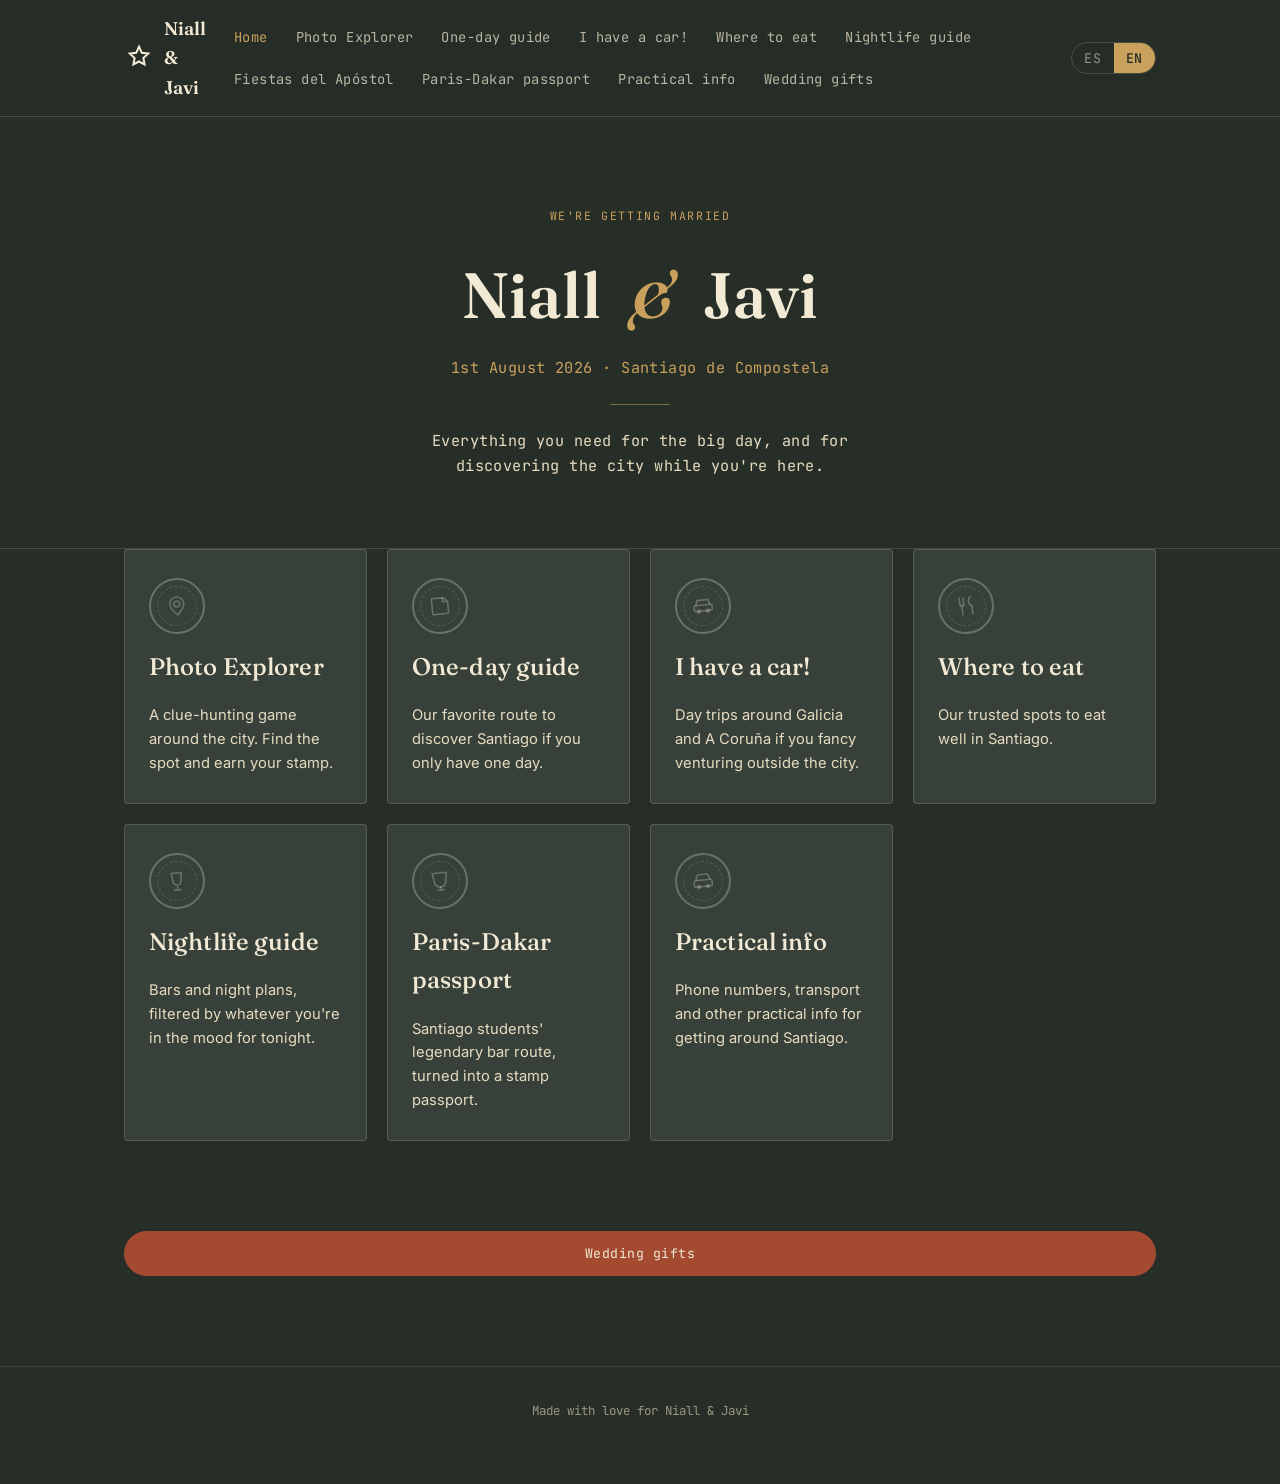
==== commit 4a594de9: "Add files via upload" ====
--- a/index.html
+++ b/index.html
@@ -3,21 +3,21 @@
 <head>
 <meta charset="UTF-8">
 <meta name="viewport" content="width=device-width, initial-scale=1.0">
-<title>Compostela — Guía no oficial de Santiago de Compostela</title>
+<title>Niall & Javi — 1 agosto 2026, Santiago de Compostela</title>
 <link rel="icon" type="image/x-icon" href="images/favicon/favicon.ico">
 <link rel="icon" type="image/png" sizes="32x32" href="images/favicon/favicon-32.png">
 <link rel="icon" type="image/png" sizes="192x192" href="images/favicon/favicon-192.png">
 <link rel="apple-touch-icon" sizes="180x180" href="images/favicon/apple-touch-icon.png">
 
 <meta property="og:type" content="website">
-<meta property="og:title" content="Compostela — Guía no oficial de Santiago de Compostela">
-<meta property="og:description" content="Guías, un juego de pistas por la ciudad, dónde comer y salir, y mucho más para descubrir Santiago de Compostela.">
-<meta property="og:image" content="images/social-preview.png">
-
+<meta property="og:title" content="Niall & Javi — 1 de agosto de 2026, Santiago de Compostela">
+<meta property="og:description" content="Todo lo que necesitáis para la boda: guías, un juego de pistas por la ciudad, dónde salir y mucho más.">
+<meta property="og:image" content="https://nialljavi.com/images/social-preview.png">
+<meta property="og:url" content="https://nialljavi.com/">
 <meta name="twitter:card" content="summary_large_image">
-<meta name="twitter:image" content="images/social-preview.png">
+<meta name="twitter:image" content="https://nialljavi.com/images/social-preview.png">
 <!-- Analítica anónima y agregada (sin cookies, sin identificar a nadie). Panel: cloud.umami.is -->
-<script defer src="https://cloud.umami.is/script.js" data-website-id="01a8e9a5-37d9-45f7-b84c-47a6871a5ffc"></script>
+<script defer src="https://cloud.umami.is/script.js" data-website-id="30a90343-6aa2-4dab-8675-eb4fe15328b7"></script>
 <link rel="stylesheet" href="css/style.css">
 </head>
 <body>
@@ -26,9 +26,9 @@
   <div class="topnav-inner">
     <a href="index.html" class="brand">
       <span class="stamp-icon">
-        <img src="images/favicon/nav-cross.png" alt="" style="width:100%;height:100%;object-fit:contain;">
+        <svg viewBox="0 0 24 24" stroke="currentColor" stroke-width="1.6" fill="none"><path d="M12 3l2.2 4.8 5.2.6-3.9 3.6 1 5.2L12 14.8 7.5 17.2l1-5.2L4.6 8.4l5.2-.6L12 3z"/></svg>
       </span>
-      Compostela
+      Niall & Javi
     </a>
     <button class="nav-toggle" id="nav-toggle" aria-label="Menu" aria-expanded="false">
       <svg class="icon-menu" viewBox="0 0 24 24" stroke="currentColor" stroke-width="1.8" fill="none" stroke-linecap="round"><line x1="3" y1="6" x2="21" y2="6"/><line x1="3" y1="12" x2="21" y2="12"/><line x1="3" y1="18" x2="21" y2="18"/></svg>
@@ -44,6 +44,7 @@
       <a href="fiestas.html" data-i18n="nav_fiestas">Fiestas del Apóstol</a>
       <a href="paris-dakar.html" data-i18n="nav_parisdakar">Pasaporte París-Dakar</a>
       <a href="datos-interes.html" data-i18n="nav_datos">Datos de interés</a>
+      <a href="https://withjoy.com/niall-and-javier/registry" target="_blank" rel="noopener" data-i18n="nav_registry">Lista de boda</a>
     </div>
     <div class="lang-toggle">
       <button data-lang-btn="es">ES</button>
@@ -54,11 +55,11 @@
 
 <header class="hero">
   <div class="container">
-    <span class="eyebrow" data-i18n="hero_eyebrow">Guía de viaje</span>
-    <h1>Compostela</h1>
-    <p class="hero-sub" style="font-family:var(--font-mono);color:var(--gold);margin-bottom:6px;" data-i18n="hero_date">Santiago de Compostela</p>
+    <span class="eyebrow" data-i18n="hero_eyebrow">Nos casamos</span>
+    <h1>Niall <span class="names-sep">&amp;</span> Javi</h1>
+    <p class="hero-sub" style="font-family:var(--font-mono);color:var(--gold);margin-bottom:6px;" data-i18n="hero_date">1 de agosto de 2026 · Santiago de Compostela</p>
     <div class="divider"></div>
-    <p class="hero-sub" data-i18n="hero_sub">Todo lo que necesitas para descubrir la ciudad a tu ritmo: juegos, rutas, dónde comer y salir, y mucho más.</p>
+    <p class="hero-sub" data-i18n="hero_sub">Todo lo que necesitas para el gran día y para descubrir la ciudad mientras estás por aquí.</p>
   </div>
 </header>
 
@@ -108,7 +109,7 @@
       <svg viewBox="0 0 24 24" stroke-width="1.6"><path d="M12 3v4M6.5 6.5l2 2M17.5 6.5l-2 2M4 14l3.2-.6M20 14l-3.2-.6"/><path d="M12 10v4M9.5 12.3l1.5 1.7 1.5-1.7"/><path d="M6 20c1.7-1.3 3.7-1.3 6 0s4.3 1.3 6 0"/></svg>
     </span>
     <h3 data-i18n="home_fiestas_title">Fiestas del Apóstol</h3>
-    <p data-i18n="home_fiestas_desc">El programa oficial de las fiestas patronales, del 22 al 31 de julio.</p>
+    <p data-i18n="home_fiestas_desc">El programa oficial del 22 al 31 de julio, justo antes de la boda.</p>
   </a>
 
   <a href="paris-dakar.html" class="section-nav-card">
@@ -128,8 +129,12 @@
   </a>
 </section>
 
+<div class="container" style="padding-bottom:90px;">
+  <a class="btn btn-solid" href="https://withjoy.com/niall-and-javier/registry" target="_blank" rel="noopener" style="display:block;width:100%;text-align:center;box-sizing:border-box;" data-i18n="hero_registry_btn">Lista de boda</a>
+</div>
+
 <footer class="site-footer">
-  <p data-i18n="footer_text">Guía no oficial de Santiago de Compostela</p>
+  <p data-i18n="footer_text">Hecho con cariño por Niall & Javi</p>
 </footer>
 
 <script src="js/i18n.js"></script>
--- a/css/style.css
+++ b/css/style.css
@@ -6,19 +6,19 @@
 @import url('https://fonts.googleapis.com/css2?family=Fraunces:ital,opsz,wght@0,9..144,400;0,9..144,500;0,9..144,600;1,9..144,500&family=Inter:wght@400;500;600&family=JetBrains+Mono:wght@400;500&display=swap');
 
 :root {
-  /* Color tokens — "Noite Atlántica" palette (distinct from the wedding site) */
-  --stone-dark: #16232e;      /* deep Atlantic navy — primary background */
-  --stone-mid: #223140;       /* lifted panels on dark */
-  --parchment: #eef1ee;       /* cool paper */
-  --parchment-dim: #dce3de;
-  --gold: #d99a4e;            /* warm copper — primary accent */
-  --gold-bright: #e6b06a;
-  --moss: #3f7d78;            /* teal — secondary accent */
-  --rust: #c1503a;            /* coral-red — CTA / highlight only */
-  --ink: #16232e;             /* dark text on light */
-  --cream-text: #eef1ee;      /* light text on dark */
-  --line: rgba(238, 241, 238, 0.16);
-  --line-dark: rgba(22, 35, 46, 0.14);
+  /* Color tokens */
+  --stone-dark: #262e27;      /* granite/moss — primary background */
+  --stone-mid: #37413a;       /* lifted panels on dark */
+  --parchment: #f2ead4;       /* passport page cream */
+  --parchment-dim: #e7dcc0;
+  --gold: #c9a15c;            /* scallop gold — primary accent */
+  --gold-bright: #dab876;
+  --moss: #6f7f5e;            /* secondary accent */
+  --rust: #a34a31;            /* wax-seal red — CTA / highlight only */
+  --ink: #262e27;             /* dark text on light */
+  --cream-text: #f2ead4;      /* light text on dark */
+  --line: rgba(242, 234, 212, 0.16);
+  --line-dark: rgba(38, 46, 39, 0.14);
 
   --font-display: 'Fraunces', serif;
   --font-body: 'Inter', sans-serif;
@@ -95,7 +95,7 @@
   position: sticky;
   top: 0;
   z-index: 50;
-  background: rgba(22, 35, 46, 0.92);
+  background: rgba(38, 46, 39, 0.92);
   backdrop-filter: blur(6px);
   border-bottom: 1px solid var(--line);
 }
@@ -143,7 +143,7 @@
   white-space: nowrap;
 }
 
-.nav-links a:hover { opacity: 1; background: rgba(238,241,238,0.06); }
+.nav-links a:hover { opacity: 1; background: rgba(242,234,212,0.06); }
 .nav-links a.active { opacity: 1; color: var(--gold); }
 
 .lang-toggle {
@@ -247,7 +247,7 @@
 .stamp svg { width: 34px; height: 34px; stroke: var(--stamp-color); fill: none; }
 
 .stamp.stamp-locked {
-  --stamp-color: rgba(238, 241, 238, 0.28);
+  --stamp-color: rgba(242, 234, 212, 0.28);
   filter: grayscale(1);
 }
 
@@ -285,7 +285,7 @@
 }
 
 .card h3 { color: var(--ink); }
-.card p { color: #3d4a52; }
+.card p { color: #4b4536; }
 
 .grid {
   display: flex;
@@ -330,7 +330,7 @@
   color: var(--parchment);
 }
 
-.btn-solid:hover { background: #9c4530; border-color: #9c4530; color: var(--parchment); }
+.btn-solid:hover { background: #8c3d28; border-color: #8c3d28; color: var(--parchment); }
 
 .btn:disabled { opacity: 0.4; cursor: not-allowed; }
 .btn:disabled:hover { background: transparent; color: var(--gold); }
@@ -452,7 +452,7 @@
   transition: background 0.2s;
 }
 
-.pd-stop:hover { background: rgba(238,241,238,0.05); }
+.pd-stop:hover { background: rgba(242,234,212,0.05); }
 
 .pd-stop .stamp { width: 60px; height: 60px; flex-shrink: 0; }
 .pd-stop .stamp svg { width: 24px; height: 24px; }
@@ -475,7 +475,7 @@
 
 .ring-icon {
   display: inline-flex;
-  color: rgba(22, 35, 46, 0.18);
+  color: rgba(38, 46, 39, 0.18);
 }
 
 .ring-icon svg { width: 15px; height: 15px; }
@@ -544,7 +544,7 @@
   bottom: 20px;
   transform: translateX(-50%);
   z-index: 90;
-  background: rgba(22, 35, 46, 0.94);
+  background: rgba(38, 46, 39, 0.94);
   border: 1px solid var(--gold);
   border-radius: 30px;
   padding: 10px 20px 10px 14px;
@@ -625,7 +625,7 @@
 .modal-overlay {
   position: fixed;
   inset: 0;
-  background: rgba(14, 20, 26, 0.82);
+  background: rgba(20, 24, 20, 0.82);
   display: none;
   align-items: flex-start;
   justify-content: center;
@@ -736,7 +736,7 @@
   }
 
   .nav-links a:last-child { border-bottom: none; }
-  .nav-links a:hover { background: rgba(238,241,238,0.05); }
+  .nav-links a:hover { background: rgba(242,234,212,0.05); }
   .nav-links a.active { opacity: 1; }
 
   .hero { padding: 56px 18px 44px; }
